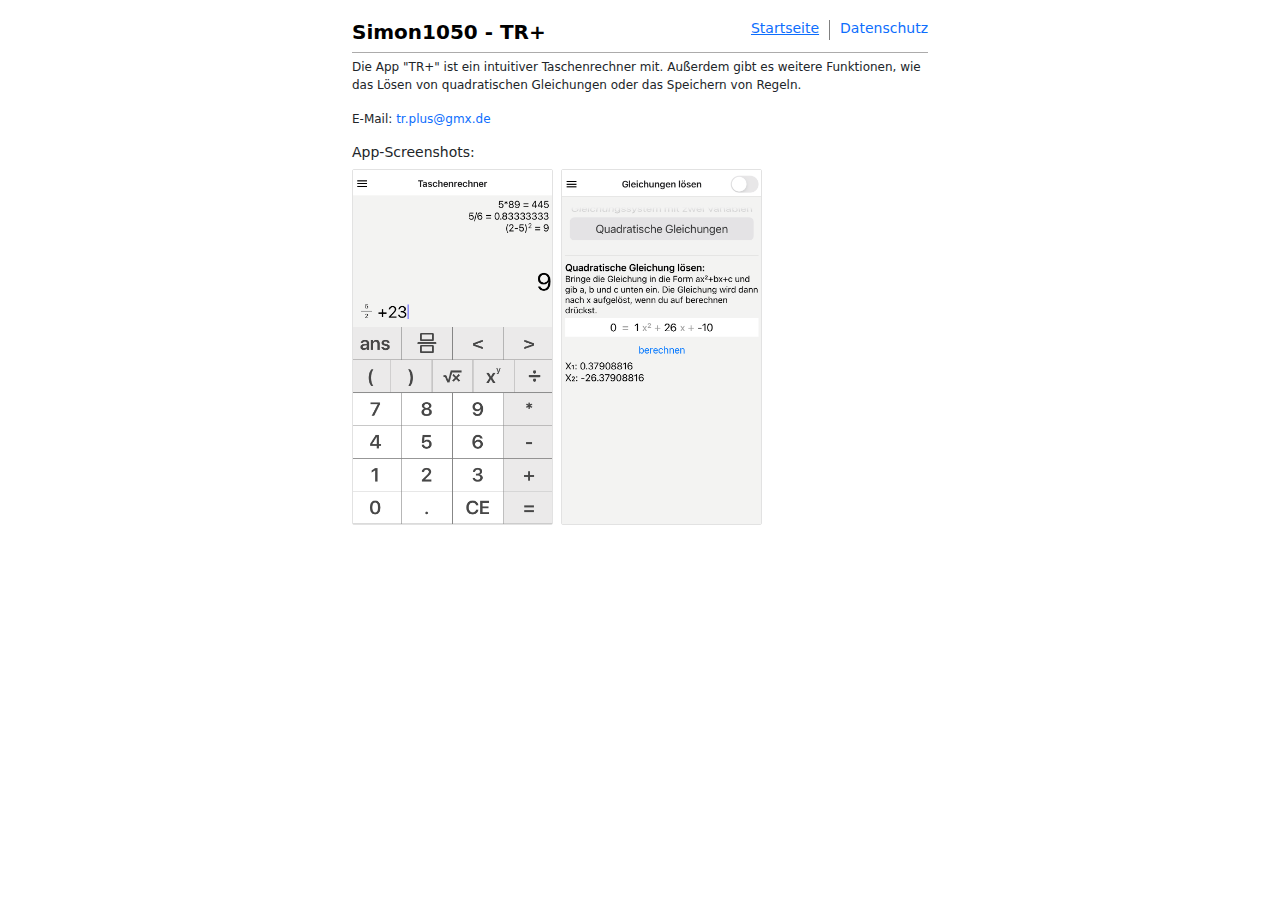
==== index.html @ d3a63da4 "pic bug" ====
<!DOCTYPE html>
<html lang="en">
  <head>
    <meta charset="UTF-8" />
    <meta http-equiv="X-UA-Compatible" content="IE=edge" />
    <meta name="viewport" content="width=device-width, initial-scale=1.0" />
    <link rel="stylesheet" href="bootstrap.min.css" />
    <link rel="stylesheet" href="style.css" />
    <title>Simon1050 - TR+</title>
  </head>
  <body>
    <div class="container mb-3">
      <div class="header">
        <a href="index.html"><h2 class="headline">Simon1050 - TR+</h2></a>
        <div class="navbar-list">
          <a class="navigation current" href="index.html"><h2>Startseite</h2></a>
          <div class="vertical-line"></div>
          <a class="navigation" href="privacy.html"><h2>Datenschutz</h2></a>
        </div>
      </div>
      <div class="content">
        <p>Die App "TR+" ist ein intuitiver Taschenrechner mit. Außerdem gibt es weitere Funktionen, wie das Lösen von quadratischen Gleichungen oder das Speichern von Regeln.</p>
        <p>E-Mail: <a href="mailto:tr.plus@gmx.de">tr.plus@gmx.de</a></p>
        <div>
          <h2 class="mb-2">App-Screenshots:</h2>
          <div class="imgs">
            <div class="img me-2">
              <img width="199px" src="./assets/calculator.PNG" alt="Screenshot aus der App TR+" />
            </div>
            <div class="img">
              <img width="199px" src="./assets/squareEquation.PNG" alt="Screenshot aus der App TR+" />
            </div>
          </div>
        </div>
      </div>
    </div>
  </body>
</html>
---- style.css ----
* {
  margin: 0;
  padding: 0;
}

body {
  margin-top: 20px;
  background-color: white;
  display: flex;
  justify-content: center;
  overflow-y: scroll;
}

.container {
  width: 600px;
}

.header {
  border-bottom: 1px solid rgb(172, 171, 171);
  display: flex;
  justify-content: space-between;
}

.navbar-list {
  display: flex;
  justify-content: space-around;
  flex-wrap: wrap;
  margin-left: 10px;
}

.vertical-line {
  border-right: 1px solid grey;
  height: 20px;
  margin-right: 10px;
  margin-left: 10px;
}

.headline {
  font-size: 20px;
  color: black;
  font-weight: 600;
}

.content {
  margin-top: 5px;
}

.current {
  text-decoration: underline;
}

.img {
  /* width: 200px; */
  border: 1px solid rgb(226, 226, 226);
  border-radius:2px;
}

.imgs {
  display: flex;
  flex-wrap: wrap;
}

h1 {
  font-size: 16px;
  color: black;
}

h2 {
  font-size: 14px;
}

h3 {
  font-size: 13px;
}

p {
  font-size: 12px;
}

li {
  font-size: 12px;
}

a {
  text-decoration: none;
}
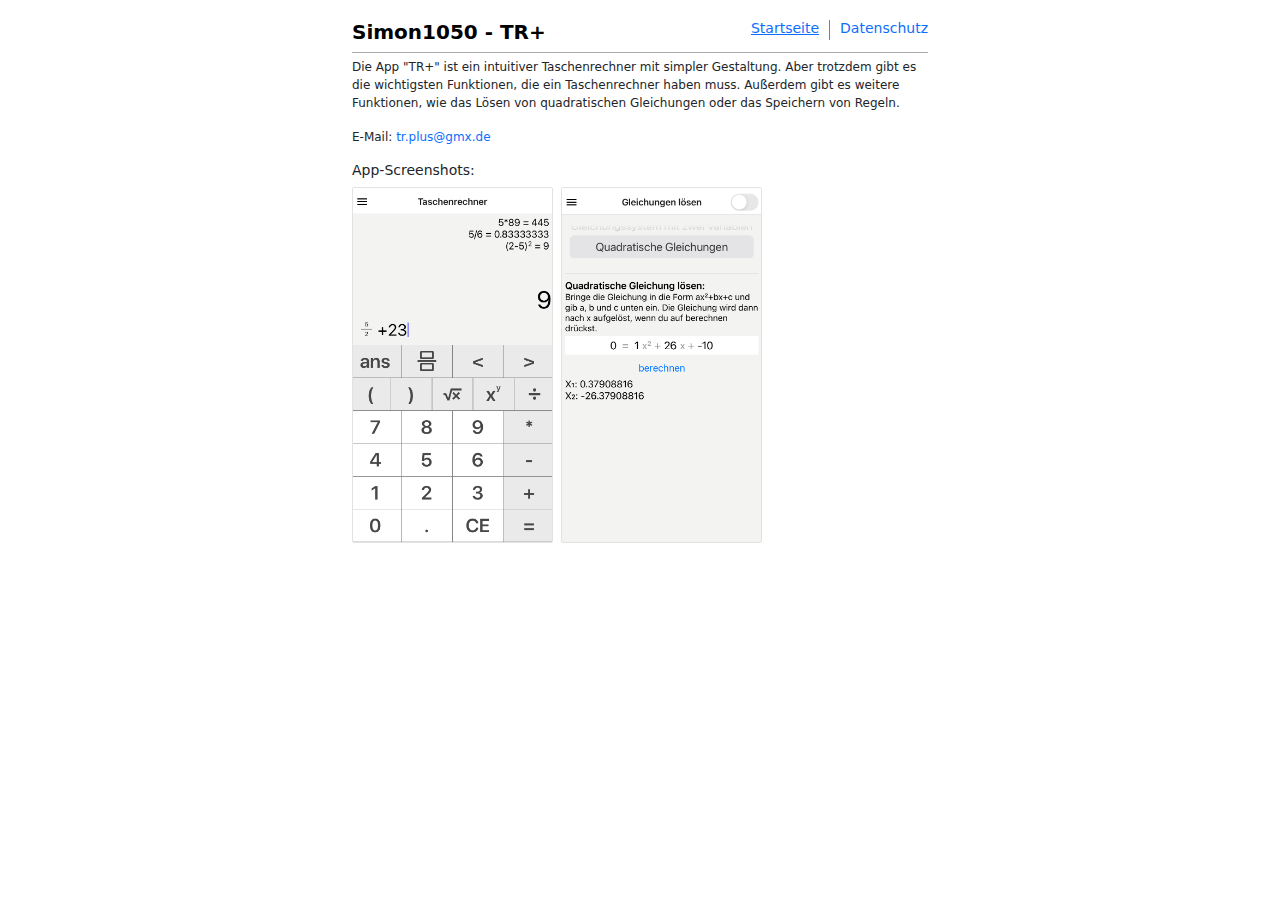
==== commit 275ea16f: "changed text" ====
--- a/index.html
+++ b/index.html
@@ -19,7 +19,7 @@
         </div>
       </div>
       <div class="content">
-        <p>Die App "TR+" ist ein intuitiver Taschenrechner mit. Außerdem gibt es weitere Funktionen, wie das Lösen von quadratischen Gleichungen oder das Speichern von Regeln.</p>
+        <p>Die App "TR+" ist ein intuitiver Taschenrechner mit simpler Gestaltung. Aber trotzdem gibt es die wichtigsten Funktionen, die ein Taschenrechner haben muss. Außerdem gibt es weitere Funktionen, wie das Lösen von quadratischen Gleichungen oder das Speichern von Regeln.</p>
         <p>E-Mail: <a href="mailto:tr.plus@gmx.de">tr.plus@gmx.de</a></p>
         <div>
           <h2 class="mb-2">App-Screenshots:</h2>
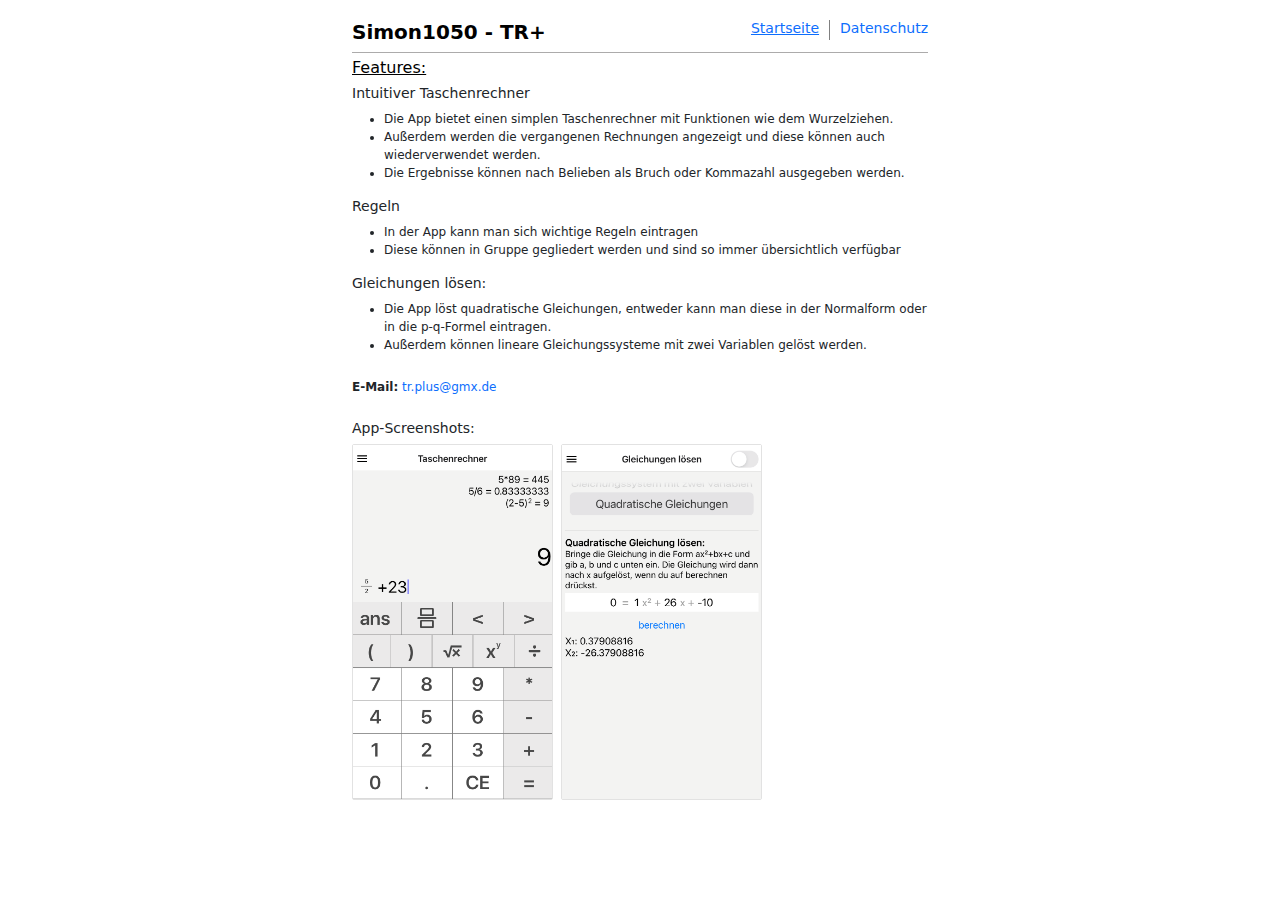
==== commit 80ee4056: "detailed feature list" ====
--- a/index.html
+++ b/index.html
@@ -19,8 +19,24 @@
         </div>
       </div>
       <div class="content">
-        <p>Die App "TR+" ist ein intuitiver Taschenrechner mit simpler Gestaltung. Aber trotzdem gibt es die wichtigsten Funktionen, die ein Taschenrechner haben muss. Außerdem gibt es weitere Funktionen, wie das Lösen von quadratischen Gleichungen oder das Speichern von Regeln.</p>
-        <p>E-Mail: <a href="mailto:tr.plus@gmx.de">tr.plus@gmx.de</a></p>
+        <h1 class="current">Features:</h1>
+        <h2>Intuitiver Taschenrechner</h2>
+        <ul>
+          <li>Die App bietet einen simplen Taschenrechner mit Funktionen wie dem Wurzelziehen.</li>
+          <li>Außerdem werden die vergangenen Rechnungen angezeigt und diese können auch wiederverwendet werden.</li>
+          <li>Die Ergebnisse können nach Belieben als Bruch oder Kommazahl ausgegeben werden.</li>
+        </ul>
+        <h2>Regeln</h2>
+        <ul>
+          <li>In der App kann man sich wichtige Regeln eintragen</li>
+          <li>Diese können in Gruppe gegliedert werden und sind so immer übersichtlich verfügbar</li>
+        </ul>
+        <h2>Gleichungen lösen:</h2>
+        <ul>
+          <li>Die App löst quadratische Gleichungen, entweder kann man diese in der Normalform oder in die p-q-Formel eintragen.</li>
+          <li>Außerdem können lineare Gleichungssysteme mit zwei Variablen gelöst werden.</li>
+        </ul>
+        <p class="my-4"><strong>E-Mail:</strong> <a href="mailto:tr.plus@gmx.de">tr.plus@gmx.de</a></p>
         <div>
           <h2 class="mb-2">App-Screenshots:</h2>
           <div class="imgs">
--- a/style.css
+++ b/style.css
@@ -52,7 +52,7 @@
 .img {
   /* width: 200px; */
   border: 1px solid rgb(226, 226, 226);
-  border-radius:2px;
+  border-radius: 2px;
 }
 
 .imgs {
@@ -83,4 +83,4 @@
 
 a {
   text-decoration: none;
-}+}
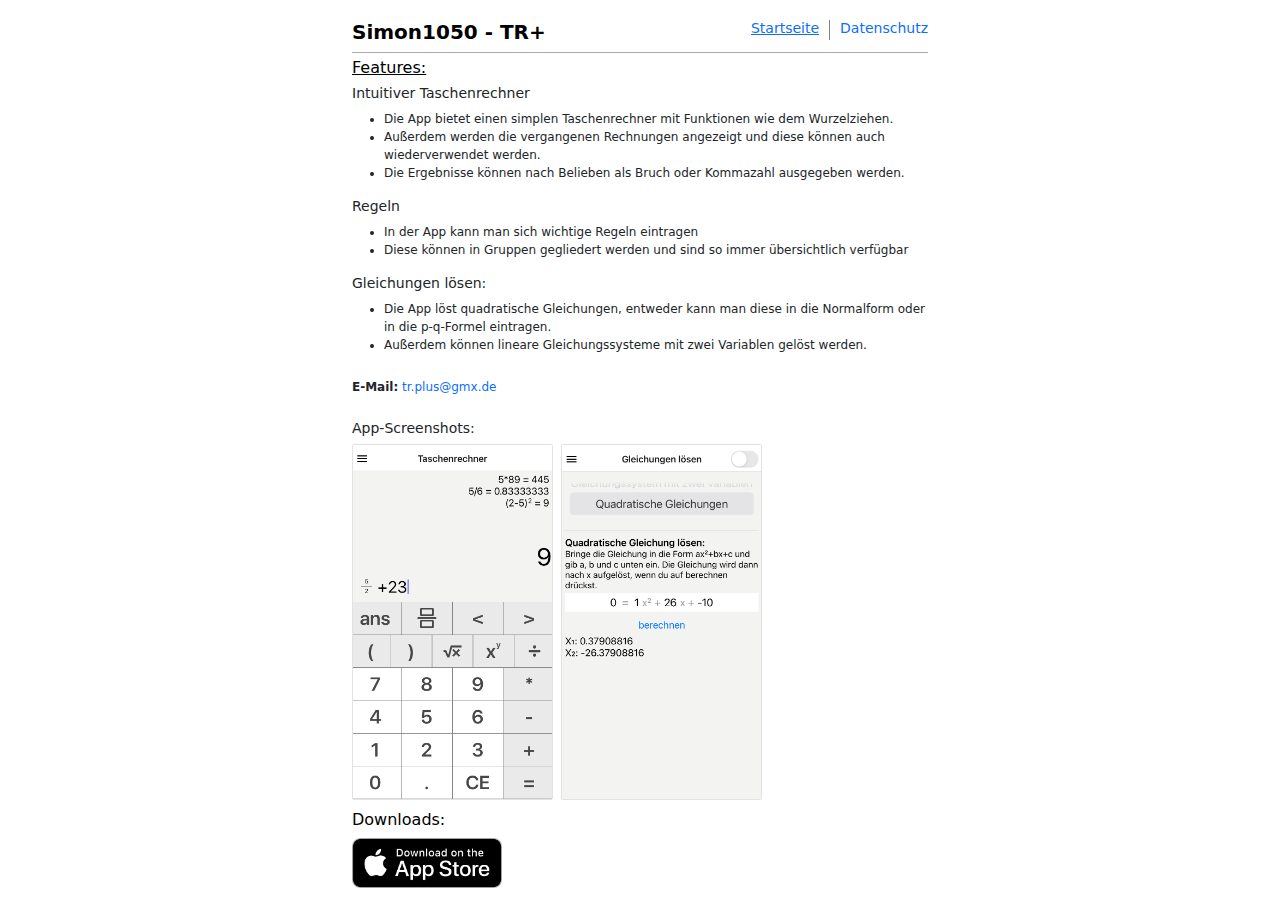
==== commit 689d01b0: "added appstore icon" ====
--- a/index.html
+++ b/index.html
@@ -29,11 +29,11 @@
         <h2>Regeln</h2>
         <ul>
           <li>In der App kann man sich wichtige Regeln eintragen</li>
-          <li>Diese können in Gruppe gegliedert werden und sind so immer übersichtlich verfügbar</li>
+          <li>Diese können in Gruppen gegliedert werden und sind so immer übersichtlich verfügbar</li>
         </ul>
         <h2>Gleichungen lösen:</h2>
         <ul>
-          <li>Die App löst quadratische Gleichungen, entweder kann man diese in der Normalform oder in die p-q-Formel eintragen.</li>
+          <li>Die App löst quadratische Gleichungen, entweder kann man diese in die Normalform oder in die p-q-Formel eintragen.</li>
           <li>Außerdem können lineare Gleichungssysteme mit zwei Variablen gelöst werden.</li>
         </ul>
         <p class="my-4"><strong>E-Mail:</strong> <a href="mailto:tr.plus@gmx.de">tr.plus@gmx.de</a></p>
@@ -48,6 +48,12 @@
             </div>
           </div>
         </div>
+        <div class="store-imgs">
+          <h1>Downloads:</h1>
+          <a href="https://apps.apple.com/de/app/tr/id1558359760?l=en" target="_blank">
+            <img width="150px" src="./assets/Download-ios.png" alt="Downloadbutton - Appstore" />
+          </a>
+        </div>
       </div>
     </div>
   </body>
--- a/style.css
+++ b/style.css
@@ -60,6 +60,10 @@
   flex-wrap: wrap;
 }
 
+.store-imgs {
+  margin-top: 10px;
+}
+
 h1 {
   font-size: 16px;
   color: black;
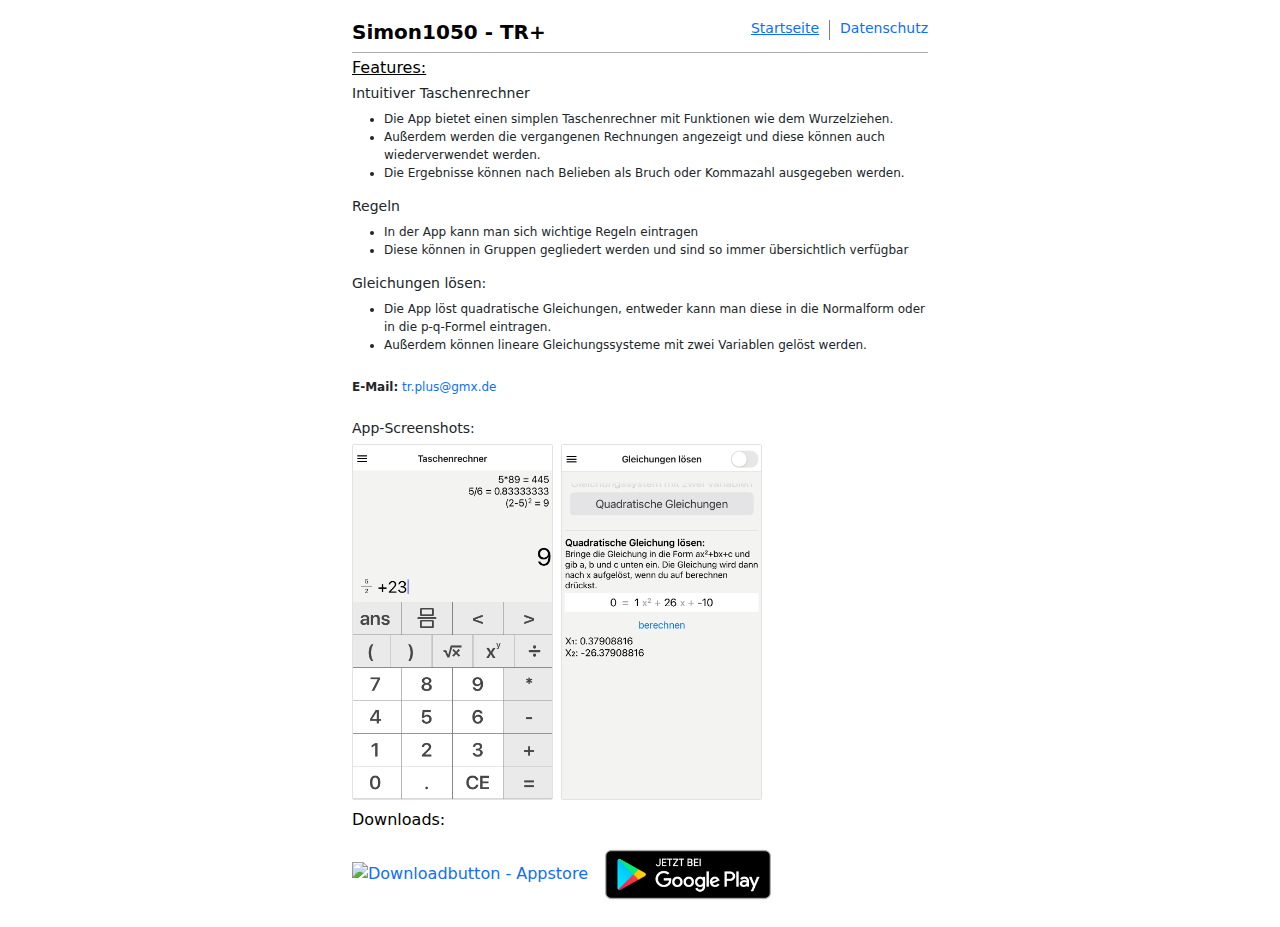
==== commit a49c056e: "download android" ====
--- a/index.html
+++ b/index.html
@@ -50,8 +50,11 @@
         </div>
         <div class="store-imgs">
           <h1>Downloads:</h1>
-          <a href="https://apps.apple.com/de/app/tr/id1558359760?l=en" target="_blank">
-            <img width="150px" src="./assets/Download-ios.png" alt="Downloadbutton - Appstore" />
+          <a href="https://apps.apple.com/de/app/tr/id1558359760?l=de" target="_blank">
+            <img width="150px" src="./assets/download-ios.png" alt="Downloadbutton - Appstore" />
+          </a>
+          <a href="https://play.google.com/store/apps/details?id=de.simon1050.mathapp&hl=de&gl=DE" target="_blank">
+            <img width="190px" src="./assets/download_android.png" alt="Downloadbutton - Appstore" />
           </a>
         </div>
       </div>
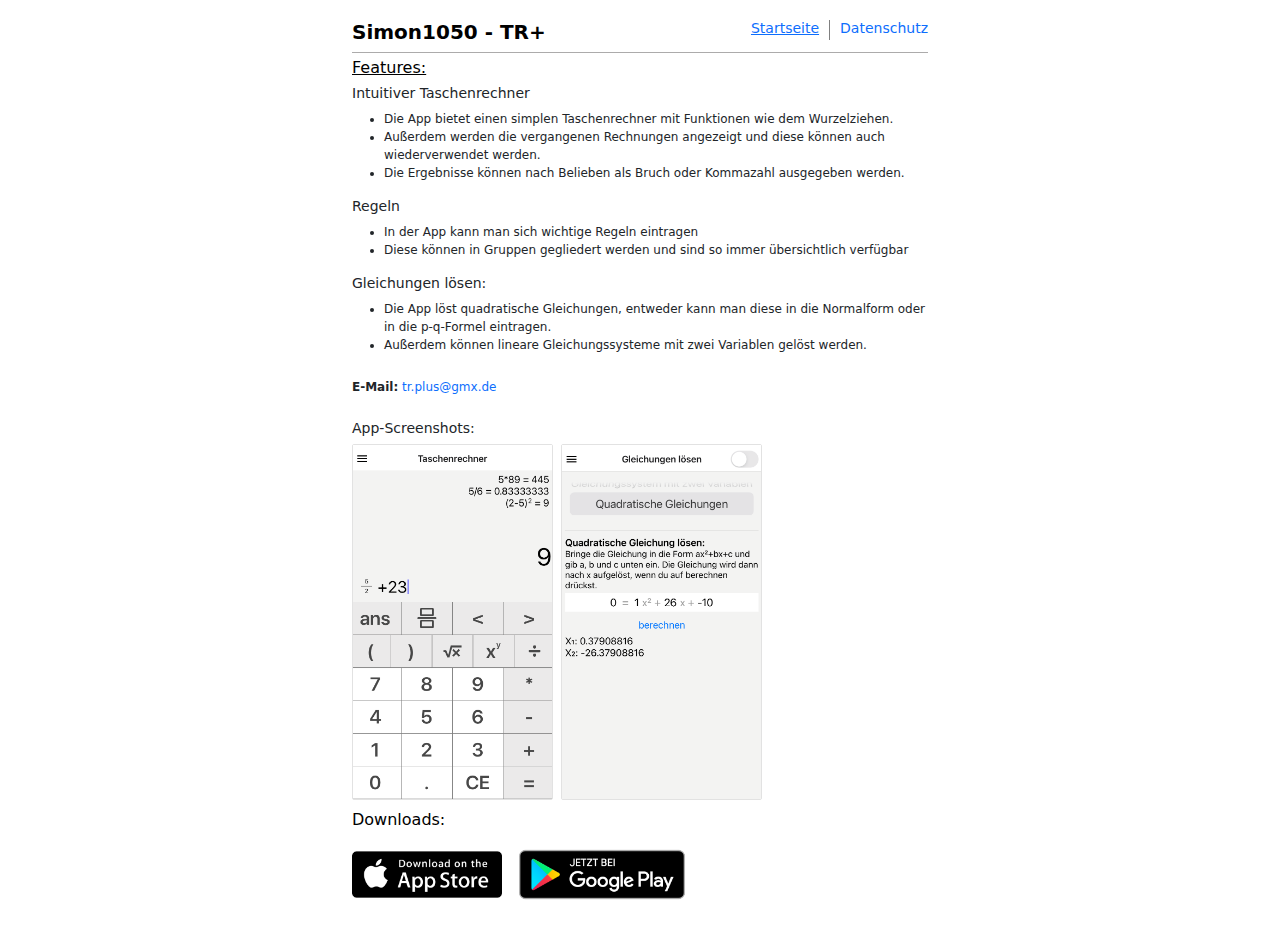
==== commit 7a3d0761: "change name app store icon" ====
--- a/index.html
+++ b/index.html
@@ -51,10 +51,10 @@
         <div class="store-imgs">
           <h1>Downloads:</h1>
           <a href="https://apps.apple.com/de/app/tr/id1558359760?l=de" target="_blank">
-            <img width="150px" src="./assets/download-ios.png" alt="Downloadbutton - Appstore" />
+            <img width="150px" src="./assets/download_ios.png" alt="Downloadbutton - Appstore" />
           </a>
           <a href="https://play.google.com/store/apps/details?id=de.simon1050.mathapp&hl=de&gl=DE" target="_blank">
-            <img width="190px" src="./assets/download_android.png" alt="Downloadbutton - Appstore" />
+            <img width="190px" src="./assets/download_android.png" alt="Downloadbutton - Playstore" />
           </a>
         </div>
       </div>
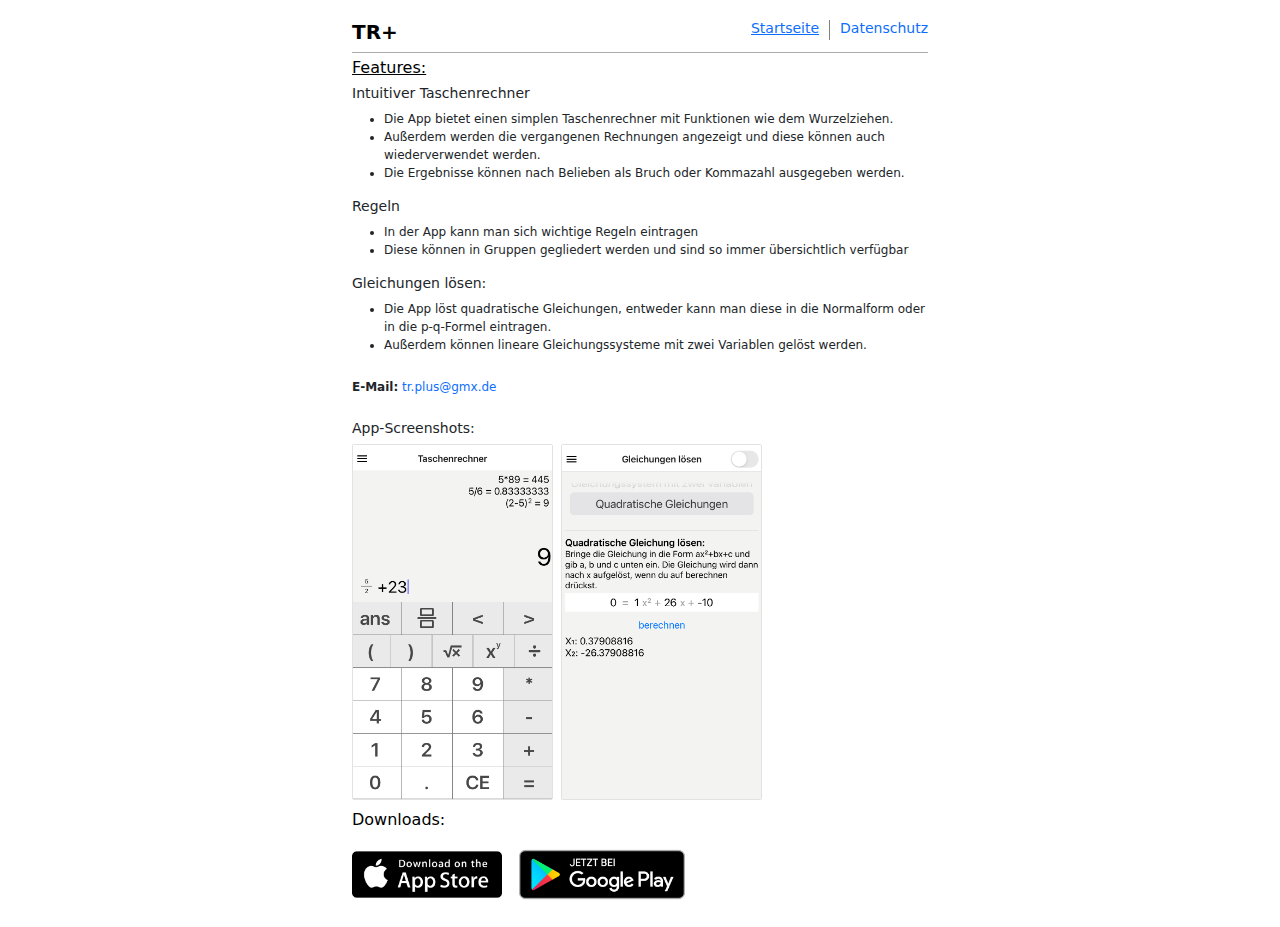
==== commit 4d50d1f1: "changed title" ====
--- a/index.html
+++ b/index.html
@@ -4,14 +4,15 @@
     <meta charset="UTF-8" />
     <meta http-equiv="X-UA-Compatible" content="IE=edge" />
     <meta name="viewport" content="width=device-width, initial-scale=1.0" />
+    <meta name="keywords" content="Taschenrechnerapp, TR+, tr+, einfacher Taschenrechner, wissenschaftlich, Taschenrechner" />
     <link rel="stylesheet" href="bootstrap.min.css" />
     <link rel="stylesheet" href="style.css" />
-    <title>Simon1050 - TR+</title>
+    <title>Taschenrechner - TR+</title>
   </head>
   <body>
     <div class="container mb-3">
       <div class="header">
-        <a href="index.html"><h2 class="headline">Simon1050 - TR+</h2></a>
+        <a href="index.html"><h2 class="headline">TR+</h2></a>
         <div class="navbar-list">
           <a class="navigation current" href="index.html"><h2>Startseite</h2></a>
           <div class="vertical-line"></div>
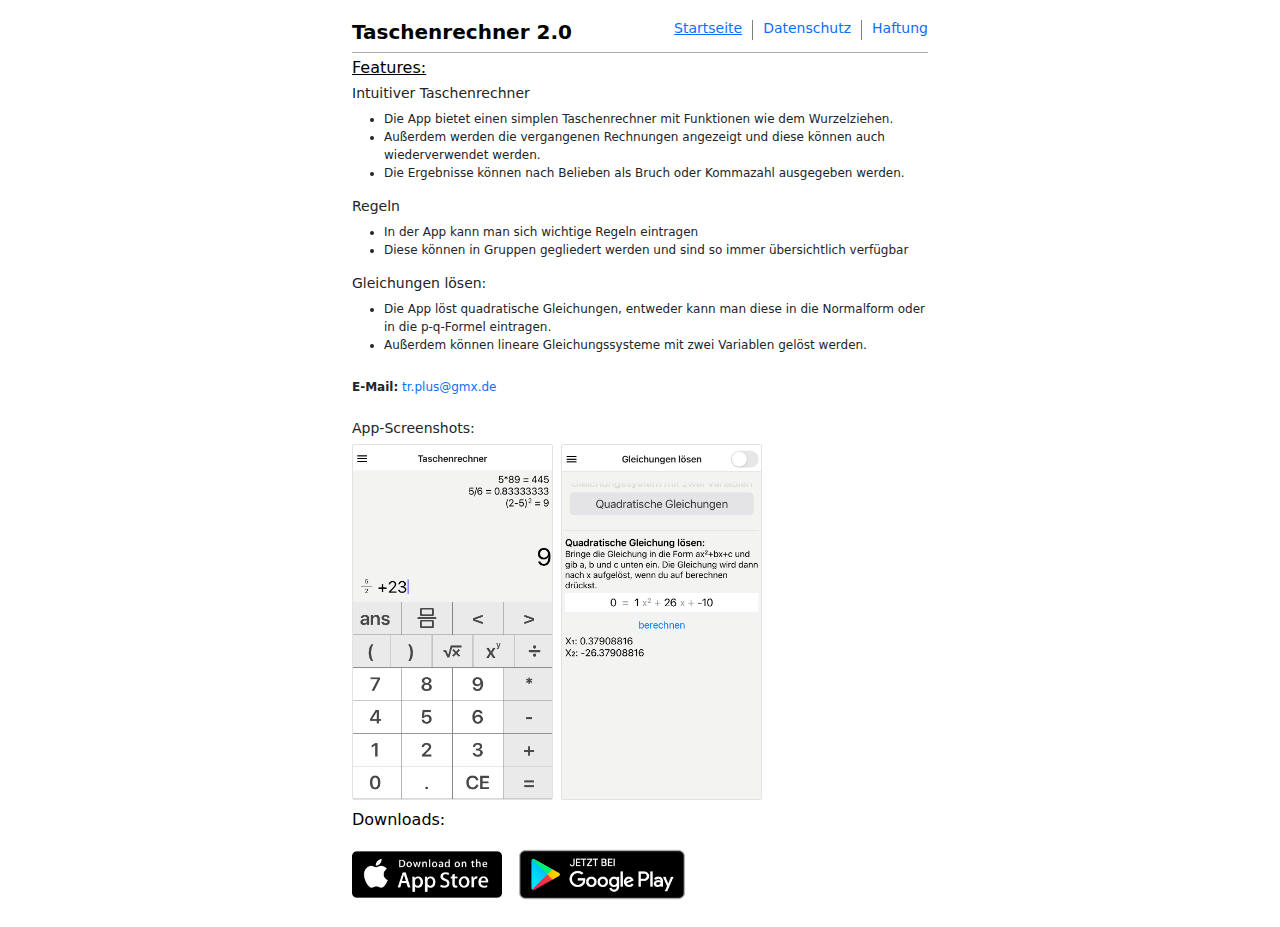
==== commit 7ae16b47: "added warranty" ====
--- a/index.html
+++ b/index.html
@@ -4,19 +4,21 @@
     <meta charset="UTF-8" />
     <meta http-equiv="X-UA-Compatible" content="IE=edge" />
     <meta name="viewport" content="width=device-width, initial-scale=1.0" />
-    <meta name="keywords" content="Taschenrechnerapp, TR+, tr+, einfacher Taschenrechner, wissenschaftlich, Taschenrechner" />
+    <meta name="keywords" content="Taschenrechnerapp, TR+, tr+, einfacher Taschenrechner, wissenschaftlich, Taschenrechner, Taschenrechner 2.0" />
     <link rel="stylesheet" href="bootstrap.min.css" />
     <link rel="stylesheet" href="style.css" />
-    <title>Taschenrechner - TR+</title>
+    <title>Taschenrechner 2.0</title>
   </head>
   <body>
     <div class="container mb-3">
       <div class="header">
-        <a href="index.html"><h2 class="headline">TR+</h2></a>
+        <a href="index.html"><h2 class="headline">Taschenrechner 2.0</h2></a>
         <div class="navbar-list">
           <a class="navigation current" href="index.html"><h2>Startseite</h2></a>
           <div class="vertical-line"></div>
           <a class="navigation" href="privacy.html"><h2>Datenschutz</h2></a>
+          <div class="vertical-line"></div>
+          <a class="navigation" href="liability.html"><h2>Haftung</h2></a>
         </div>
       </div>
       <div class="content">
